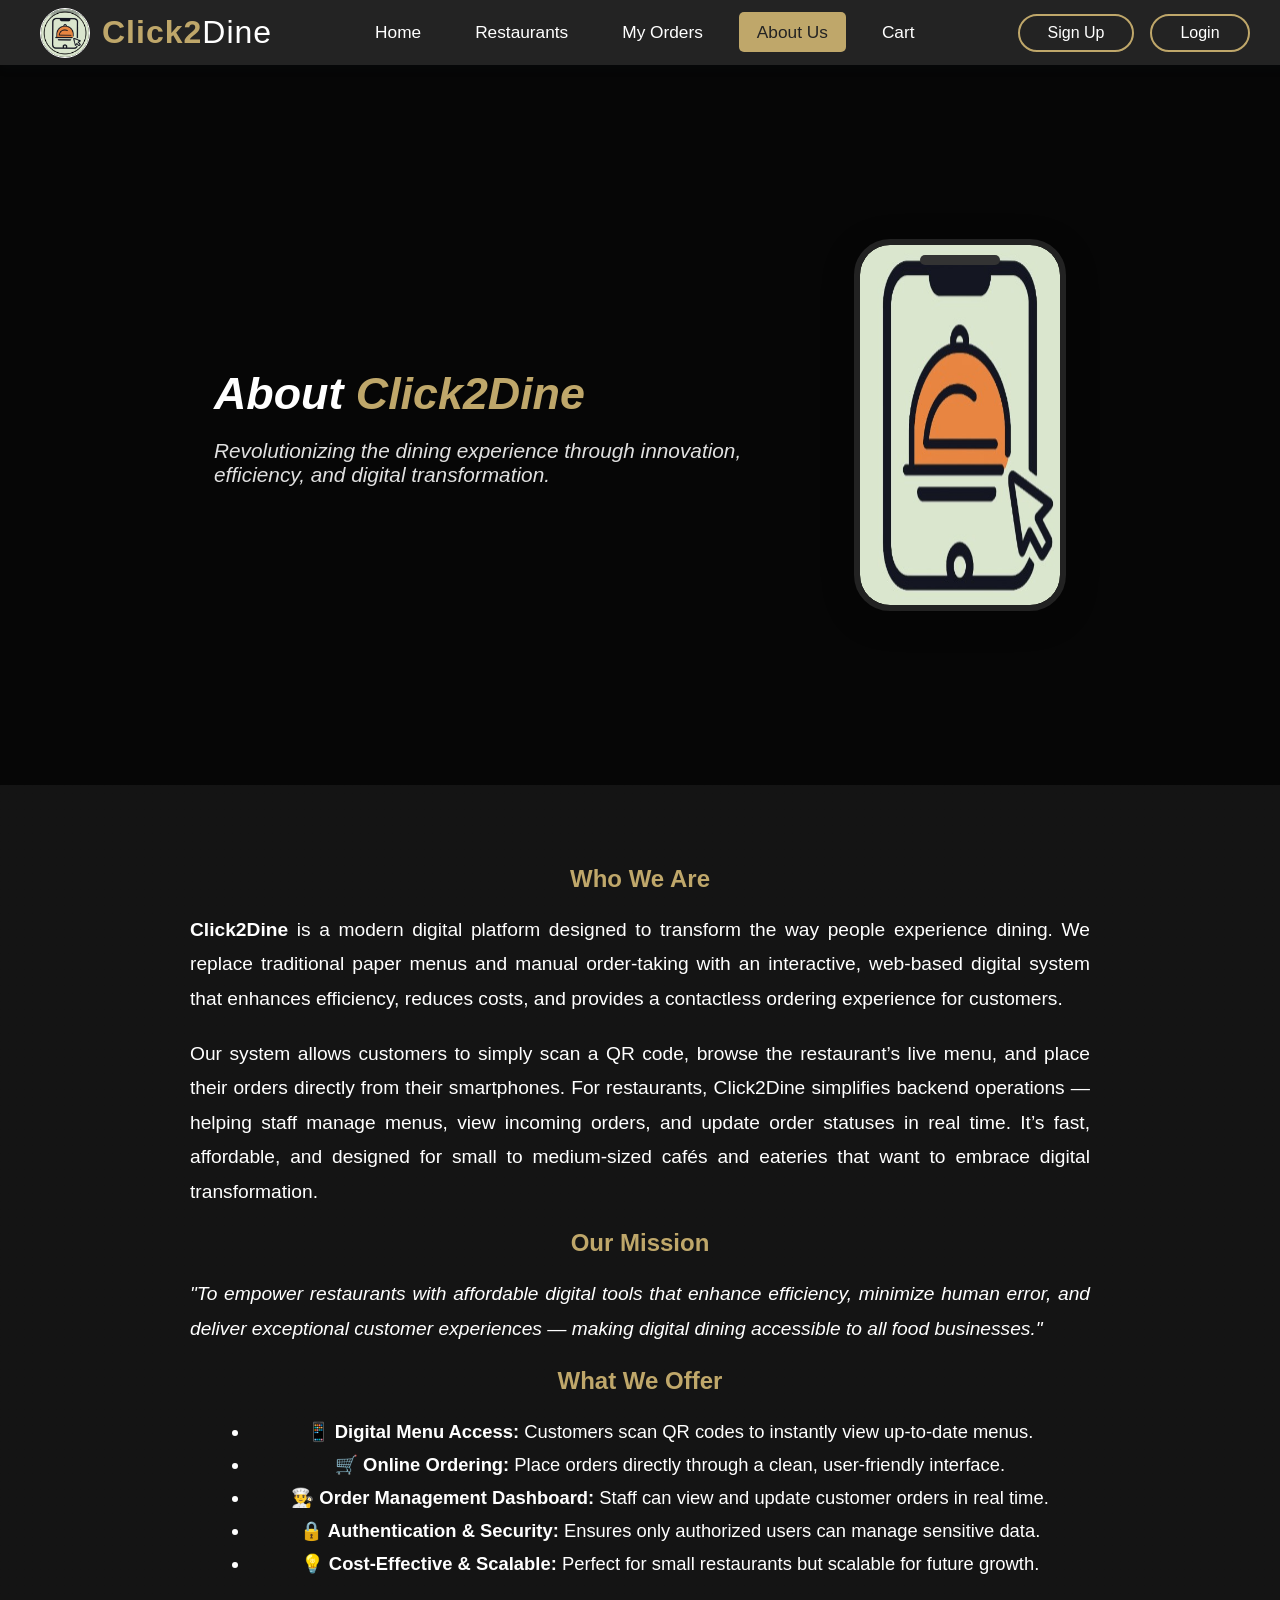
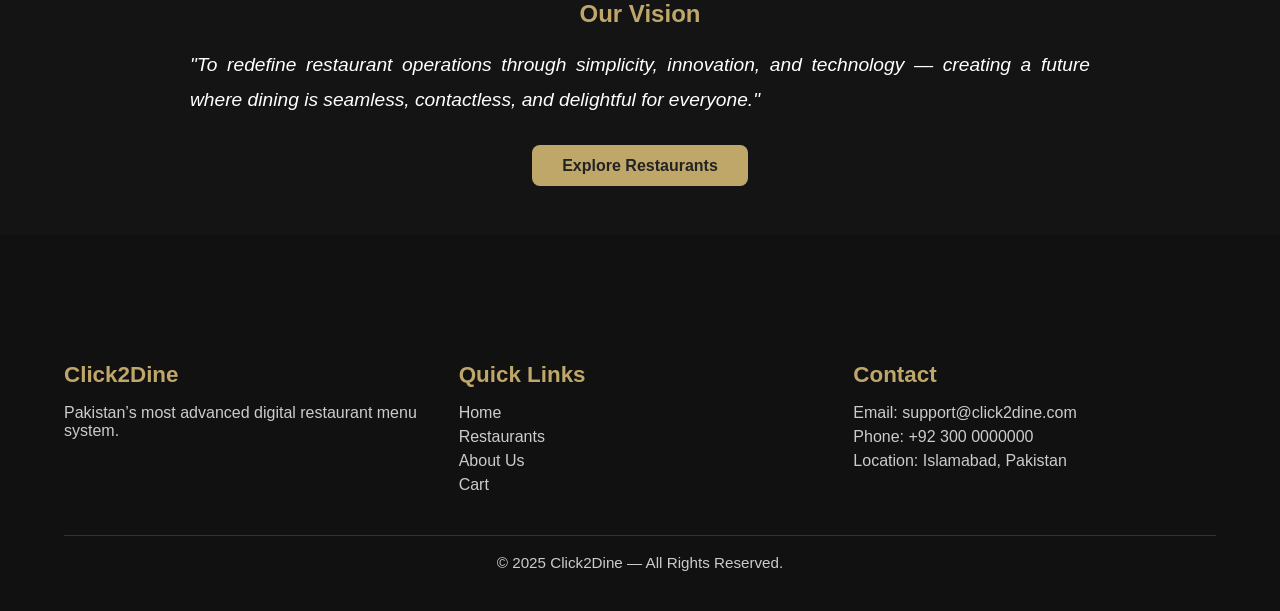
==== aboutus.html @ 89c27873 "updated" ====
<!DOCTYPE html>
<html lang="en">
<head>
  <meta charset="UTF-8" />
  <meta name="viewport" content="width=device-width, initial-scale=1.0" />
  <title>Click2Dine - About Us</title>
  <link rel="stylesheet" href="us.css" />
  <link rel="stylesheet" href="https://cdnjs.cloudflare.com/ajax/libs/font-awesome/6.0.0/css/all.min.css" />
</head>

<body>
  <!-- Navbar -->
  <nav class="navbar">
    <div class="logo">
      <img
        class="logo-icon"
        src="x.jpg" 
        alt="logo"
      />
      <span style="color: #bfa76a; font-weight: 700">Click2</span>
      <span style="color: #fff; font-weight: 400">Dine</span>
    </div>
    <nav>
      <ul>
        <li><a href="index.html">Home</a></li>
        <li><a href="restaurants.html">Restaurants</a></li>
        <li><a href="orders.html">My Orders</a></li>
        <li><a href="aboutus.html" class="active">About Us</a></li>
        <li><a href="cart.html">Cart</a></li>
      </ul>
    </nav>
    <div class="nav-actions">
      <button class="nav-btn">Sign Up</button>
      <button class="nav-btn">Login</button>
    </div>
  </nav>

  <!-- Hero Section -->
  <section class="hero">
    <div class="overlay"></div>
    <div class="hero-content">
      <h1 class="hero-title"><i>About <span style="color: #bfa76a;">Click2Dine</span></i></h1>
      <p class="hero-desc"><i>Revolutionizing the dining experience through innovation, efficiency, and digital transformation.</i></p>
    </div>

    <div class="hero-img phone-mockup">
      <img src="C2D.jpg" alt="Click2Dine Preview">
      <div class="phone-notch"></div>
    </div>
  </section>

  <!-- About Us Main Content -->
  <section class="about-section">
    <div class="about-container">
      <h1>Who We Are</h1>
      <p>
        <strong>Click2Dine</strong> is a modern digital platform designed to transform the way people experience dining.
        We replace traditional paper menus and manual order-taking with an interactive, web-based digital system that
        enhances efficiency, reduces costs, and provides a contactless ordering experience for customers.
      </p>

      <p>
        Our system allows customers to simply scan a QR code, browse the restaurant’s live menu, and place their orders directly from their smartphones.
        For restaurants, Click2Dine simplifies backend operations — helping staff manage menus, view incoming orders, and update order statuses in real time.
        It’s fast, affordable, and designed for small to medium-sized cafés and eateries that want to embrace digital transformation.
      </p>

      <h2>Our Mission</h2>
      <p><i>
        "To empower restaurants with affordable digital tools that enhance efficiency, minimize human error, and deliver exceptional customer experiences
        — making digital dining accessible to all food businesses."
      </i></p>

      <h2>What We Offer</h2>
      <ul>
        <li>📱 <strong>Digital Menu Access:</strong> Customers scan QR codes to instantly view up-to-date menus.</li>
        <li>🛒 <strong>Online Ordering:</strong> Place orders directly through a clean, user-friendly interface.</li>
        <li>👨‍🍳 <strong>Order Management Dashboard:</strong> Staff can view and update customer orders in real time.</li>
        <li>🔒 <strong>Authentication & Security:</strong> Ensures only authorized users can manage sensitive data.</li>
        <li>💡 <strong>Cost-Effective & Scalable:</strong> Perfect for small restaurants but scalable for future growth.</li>
      </ul>

      <h2>Our Vision</h2>
      <p><i>
        "To redefine restaurant operations through simplicity, innovation, and technology —
        creating a future where dining is seamless, contactless, and delightful for everyone."
      </i></p>

      <div class="explore-btn">
        <a href="restaurants.html">Explore Restaurants</a>
      </div>
    </div>
  </section>

  <!-- ------------------------------ NEW FOOTER ------------------------------ -->
    <footer>
      <div class="footer-grid">

        <div>
          <h3>Click2Dine</h3>
          <p>Pakistan’s most advanced digital restaurant menu system.</p>
        </div>

        <div>
          <h3>Quick Links</h3>
          <a href="#">Home</a>
          <a href="restaurants.html">Restaurants</a>
          <a href="aboutus.html">About Us</a>
          <a href="cart.html">Cart</a>
        </div>

        <div>
          <h3>Contact</h3>
          <a>Email: support@click2dine.com</a>
          <a>Phone: +92 300 0000000</a>
          <a>Location: Islamabad, Pakistan</a>
        </div>

      </div>

      <div class="footer-bottom">
        © 2025 Click2Dine — All Rights Reserved.
      </div>
    </footer>
</body>
</html>
---- us.css ----
body {
  font-family: 'Poppins', sans-serif;
  background-color: #111;
  color: #fff;
  margin: 0;
  padding: 0;
}

/* Navbar */
.navbar {
  width: 94.5%;
  height: 65px;
  margin: 0 auto;
  background: #232323;
  display: flex;
  align-items: center;
  justify-content: space-between;
  padding: 0 40px;
  box-shadow: 0 2px 12px rgba(44, 62, 80, 0.08);
  position: sticky;
  top: 0;
  z-index: 10;
}

.navbar .logo-icon {
  width: 48px;
  height: 48px;
  margin-right: 12px;
  border-radius: 50%;
  object-fit: cover;
  border: 1px solid #fff;
}

.navbar .logo {
  display: flex;
  align-items: center;
  font-size: 2em;
  font-weight: bold;
  color: #fff;
  letter-spacing: 1px;
}

.navbar nav ul {
  display: flex;
  gap: 18px;
  list-style: none;
  margin: 0;
  padding: 0;
}

.navbar nav ul li a {
  color: #fff;
  text-decoration: none;
  font-size: 1.08em;
  padding: 10px 18px;
  border-radius: 5px;
  transition: background 0.3s, color 0.3s;
  cursor: pointer;
}

.navbar nav ul li a.active,
.navbar nav ul li a:hover {
  background: #bfa76a;
  color: #232323;
}

.navbar .nav-actions {
  display: flex;
  gap: 16px;
  align-items: center;
}

.navbar .nav-btn {
  background: transparent;
  color: #fff;
  border: 2px solid #bfa76a;
  border-radius: 24px;
  padding: 8px 28px;
  font-size: 1em;
  font-weight: 500;
  cursor: pointer;
  transition: background 0.3s, color 0.3s;
}

.navbar .nav-btn:hover {
  background: #bfa76a;
  color: #232323;
}

/* Hero Section */
.hero {
  display: flex;
  flex-direction: row;
  align-items: center;
  justify-content: center;
  min-height: 80vh;
  padding: 0 5vw;
  position: relative;
  z-index: 1;
  background: url('https://images.unsplash.com/photo-1525610553991-2bede1a236e2?auto=format&fit=crop&w=1600&q=80') no-repeat center center/cover;
}

.hero .overlay {
  position: absolute;
  top: 0;
  left: 0;
  width: 100%;
  height: 100%;
  background: rgba(0, 0, 0, 0.65);
  z-index: 1;
}

.hero-content {
  max-width: 600px;
  color: #fff;
  z-index: 2;
  position: relative;
}

.hero-title {
  font-size: 2.8em;
  font-weight: bold;
  margin-bottom: 18px;
  color: #fff;
}

.hero-desc {
  font-size: 1.3em;
  margin-bottom: 32px;
  color: #e0e0e0;
}

.hero-img {
  max-width: 420px;
  width: 100%;
  margin-left: 40px;
  border-radius: 18px;
  box-shadow: 0 8px 32px rgba(0, 0, 0, 0.25);
  z-index: 2;
  position: relative;
}

.phone-mockup {
  width: 200px;
  height: 360px;
  border-radius: 36px;
  overflow: hidden;
  border: 6px solid #222;
  background: #000;
}

.phone-mockup img {
  width: 100%;
  height: 100%;
  object-fit: inherit;
  border-radius: 30px;
}

.phone-notch {
  position: absolute;
  top: 10px;
  left: 50%;
  transform: translateX(-50%);
  width: 80px;
  height: 10px;
  background: #333;
  border-radius: 5px;
}

/* Responsive */
@media (max-width: 900px) {
  .hero {
    flex-direction: column;
    text-align: center;
  }
  .hero-img {
    margin: 32px 0 0 0;
  }
}

/* About Section */
.about-section {
  padding: 60px 10vw;
  color: #fff;
  text-align: center;
  background: linear-gradient(rgba(20, 20, 20, 0.95), rgba(20, 20, 20, 0.95)),
    url('https://images.unsplash.com/photo-1525610553991-2bede1a236e2?auto=format&fit=crop&w=1600&q=80')
      no-repeat center center/cover;
}

.about-container {
  max-width: 900px;
  margin: auto;
}

.about-container h1,
.about-container h2 {
  color: #bfa76a;
  margin-bottom: 20px;
}

.about-container p {
  font-size: 1.2em;
  line-height: 1.8;
  text-align: justify;
  margin-bottom: 20px;
}

.about-container ul {
  font-size: 1.15em;
  line-height: 1.8;
  margin-left: 20px;
}

.explore-btn {
  text-align: center;
  margin-top: 40px;
}

.explore-btn a {
  background: #bfa76a;
  color: #232323;
  padding: 12px 30px;
  border-radius: 8px;
  text-decoration: none;
  font-weight: 600;
}

/* footer {
  background: #000;
  text-align: center;
  padding: 20px;
  color: #777;
  border-top: 1px solid #333;
}

footer a {
  color: #bfa76a;
  text-decoration: none;
} */
       footer {
        background: #111;
        padding: 40px 5vw;
        margin-top: 5%;
        color: #ccc;
      }
      footer .footer-grid {
        display: grid;
        grid-template-columns: repeat(auto-fit, minmax(260px, 1fr));
        gap: 32px;
      }
      footer h3 {
        color: #bfa76a;
        font-size: 1.4em;
        margin-bottom: 16px;
      }
      footer a {
        color: #ccc;
        text-decoration: none;
        display: block;
        margin: 6px 0;
        transition: 0.3s;
      }
      footer a:hover {
        color: #bfa76a;
      }
      .footer-bottom {
        text-align: center;
        margin-top: 35px;
        padding-top: 18px;
        border-top: 1px solid #333;
        font-size: 0.95em;
      }
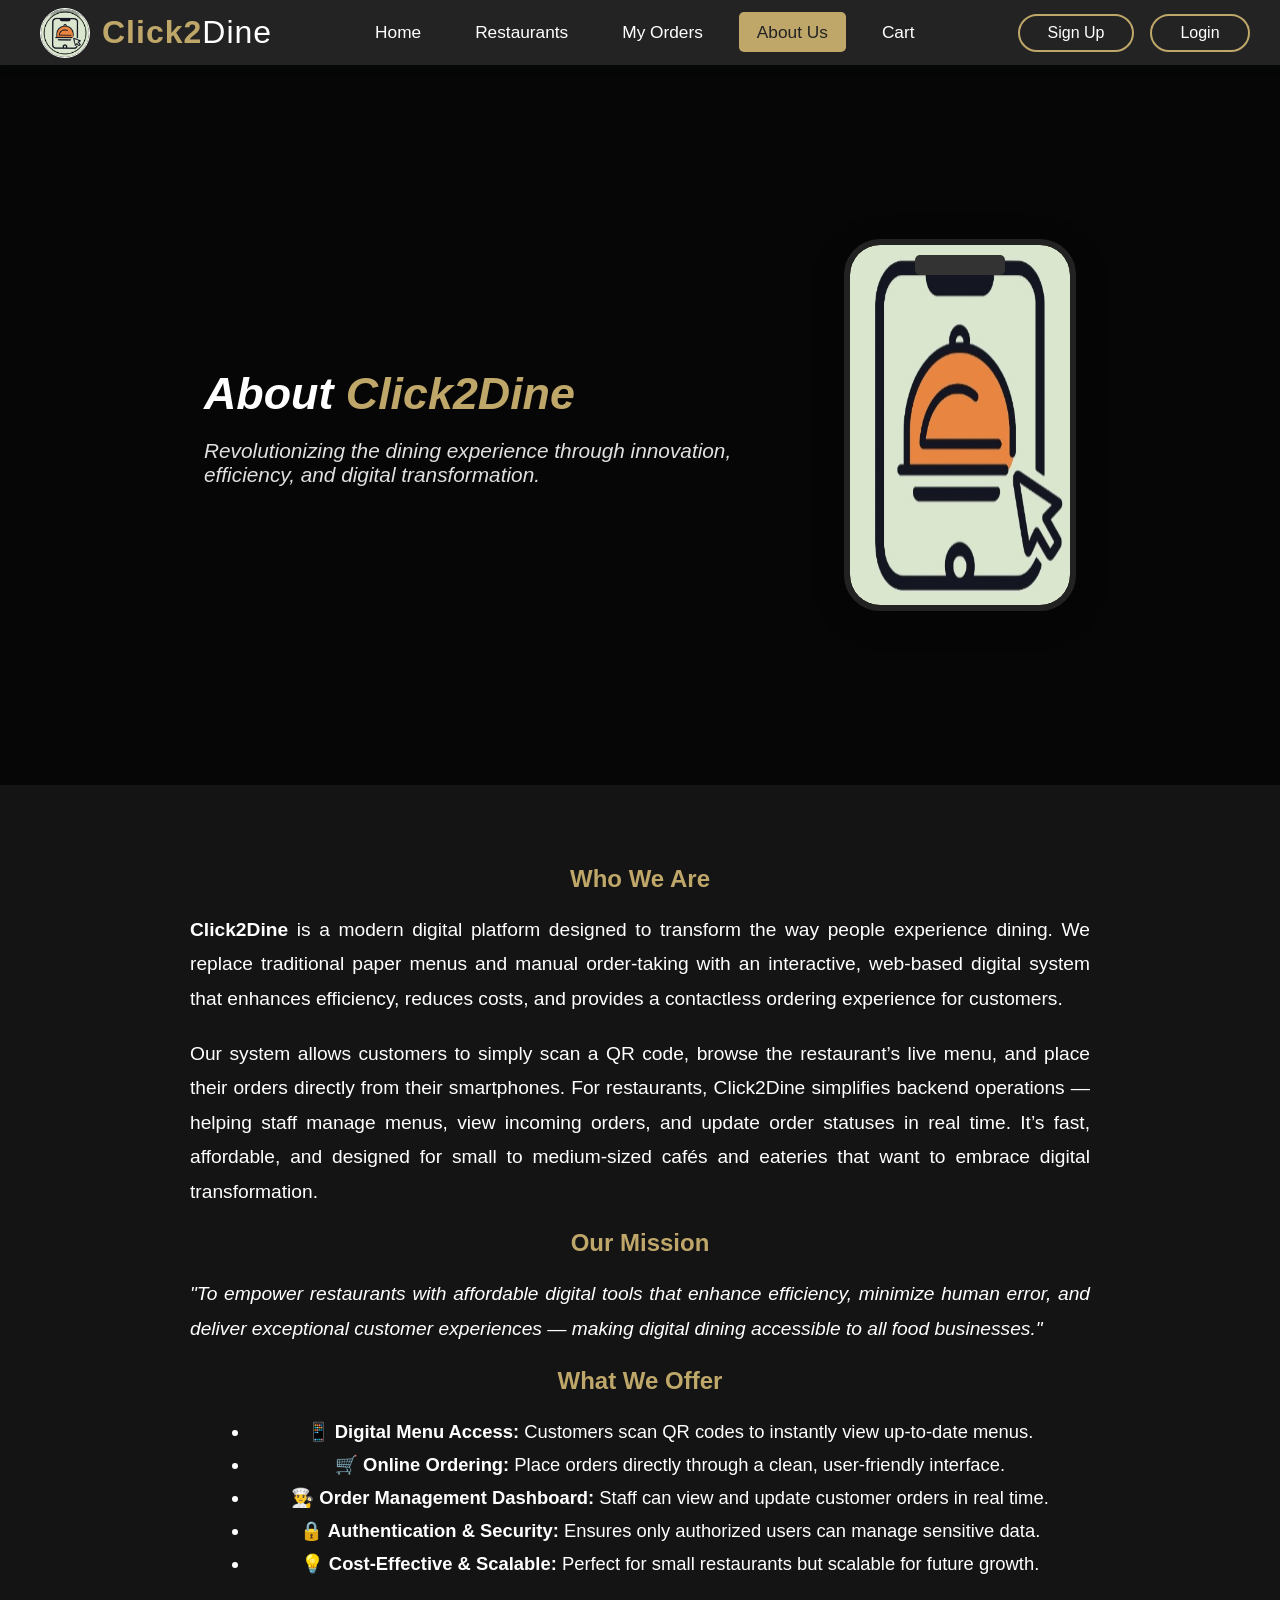
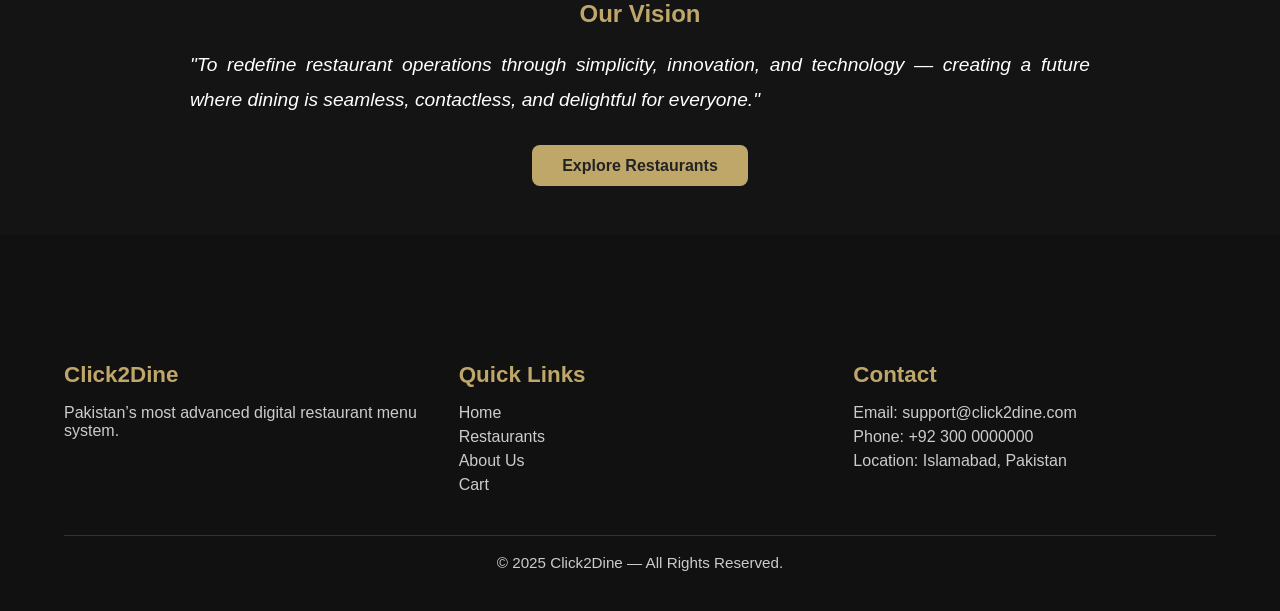
==== commit f829b6a8: "Changes" ====
--- a/aboutus.html
+++ b/aboutus.html
@@ -85,7 +85,7 @@
         "To redefine restaurant operations through simplicity, innovation, and technology —
         creating a future where dining is seamless, contactless, and delightful for everyone."
       </i></p>
-
+      
       <div class="explore-btn">
         <a href="restaurants.html">Explore Restaurants</a>
       </div>
--- a/us.css
+++ b/us.css
@@ -141,7 +141,7 @@
 }
 
 .phone-mockup {
-  width: 200px;
+  width: 220px;
   height: 360px;
   border-radius: 36px;
   overflow: hidden;
@@ -161,8 +161,8 @@
   top: 10px;
   left: 50%;
   transform: translateX(-50%);
-  width: 80px;
-  height: 10px;
+  width: 90px;
+  height: 20px;
   background: #333;
   border-radius: 5px;
 }
@@ -226,18 +226,6 @@
   font-weight: 600;
 }
 
-/* footer {
-  background: #000;
-  text-align: center;
-  padding: 20px;
-  color: #777;
-  border-top: 1px solid #333;
-}
-
-footer a {
-  color: #bfa76a;
-  text-decoration: none;
-} */
        footer {
         background: #111;
         padding: 40px 5vw;
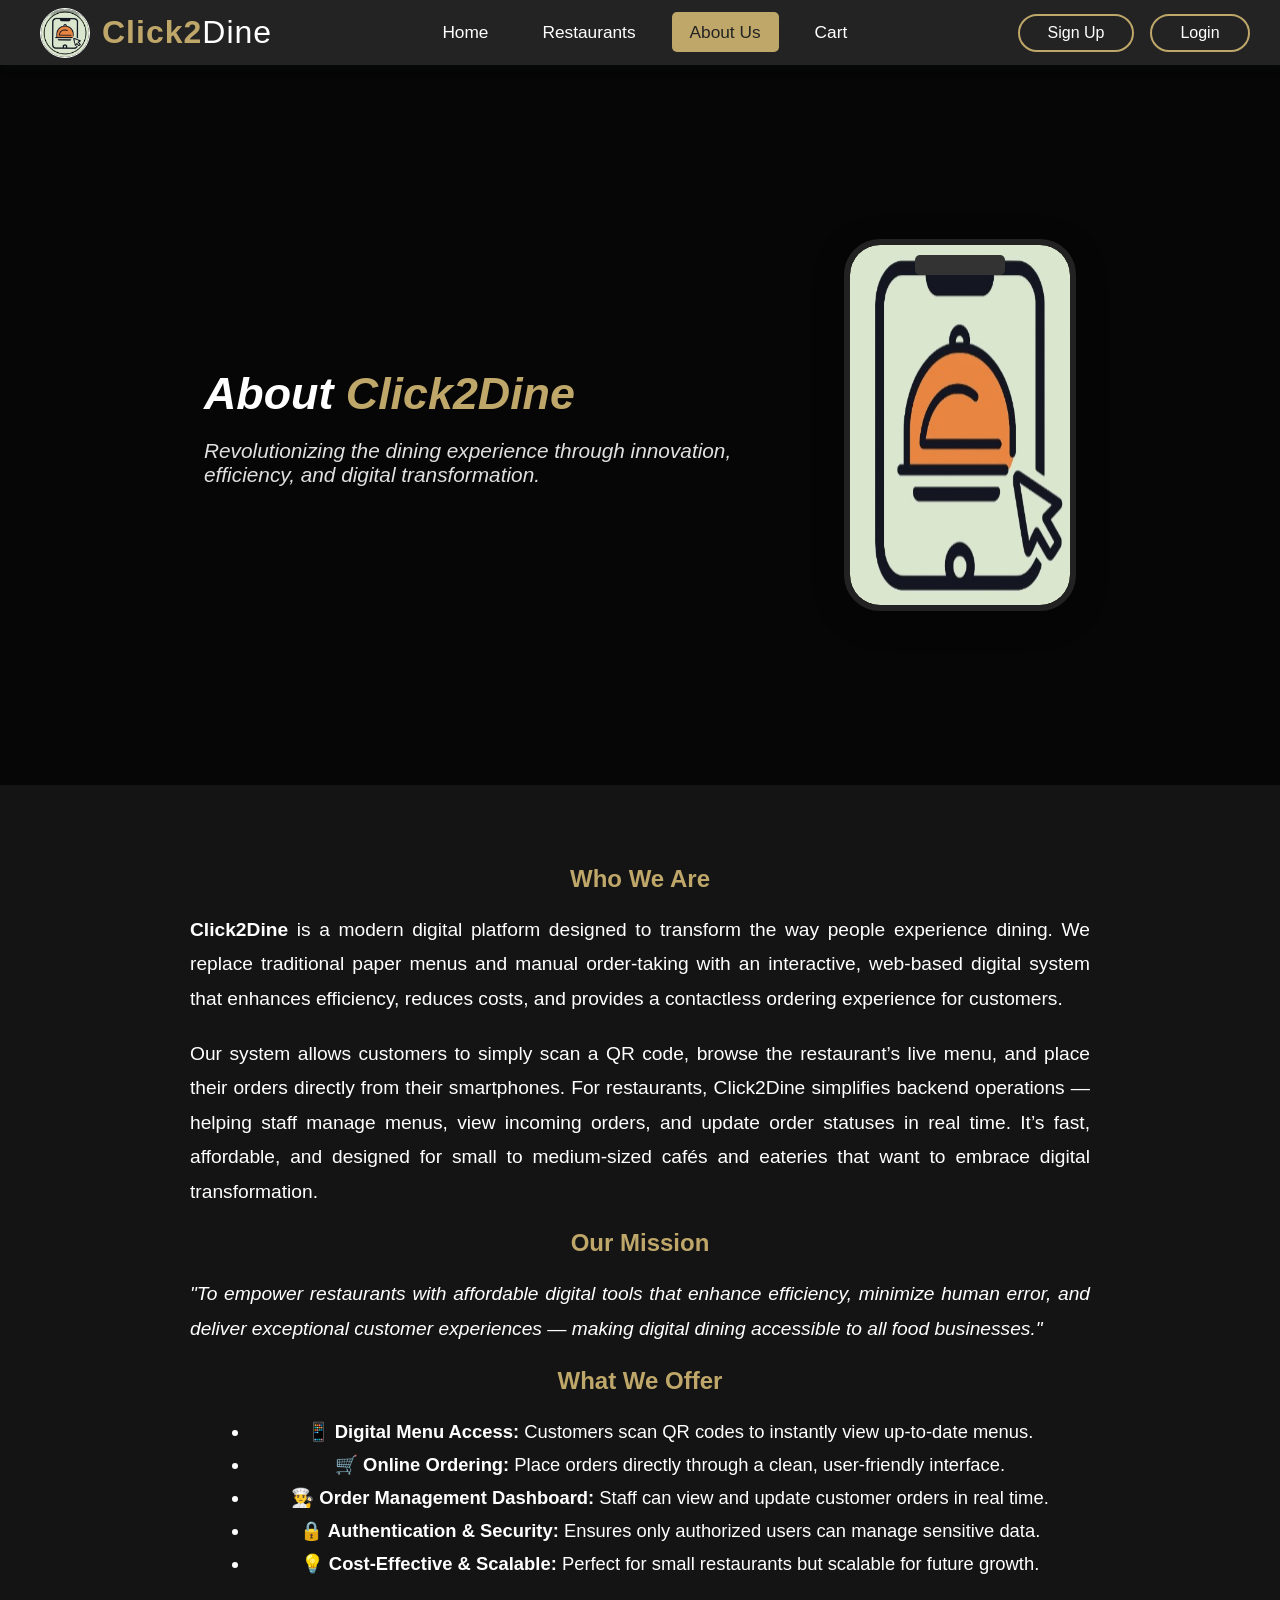
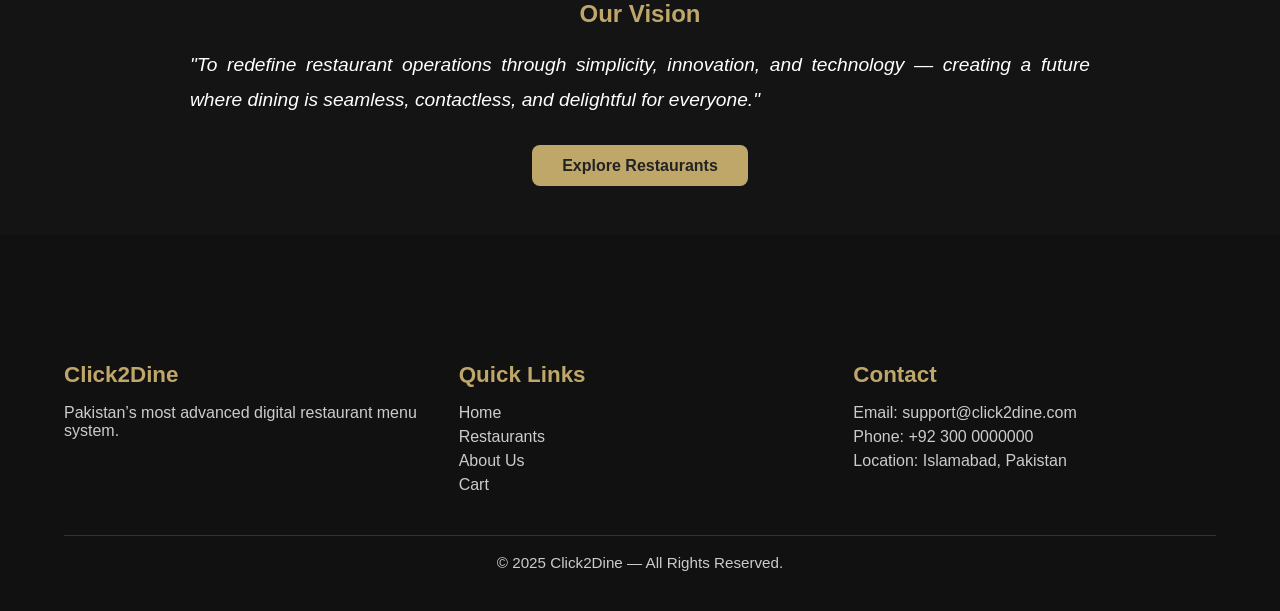
==== commit e22f4599: "Update aboutus.html" ====
--- a/aboutus.html
+++ b/aboutus.html
@@ -24,7 +24,6 @@
       <ul>
         <li><a href="index.html">Home</a></li>
         <li><a href="restaurants.html">Restaurants</a></li>
-        <li><a href="orders.html">My Orders</a></li>
         <li><a href="aboutus.html" class="active">About Us</a></li>
         <li><a href="cart.html">Cart</a></li>
       </ul>
